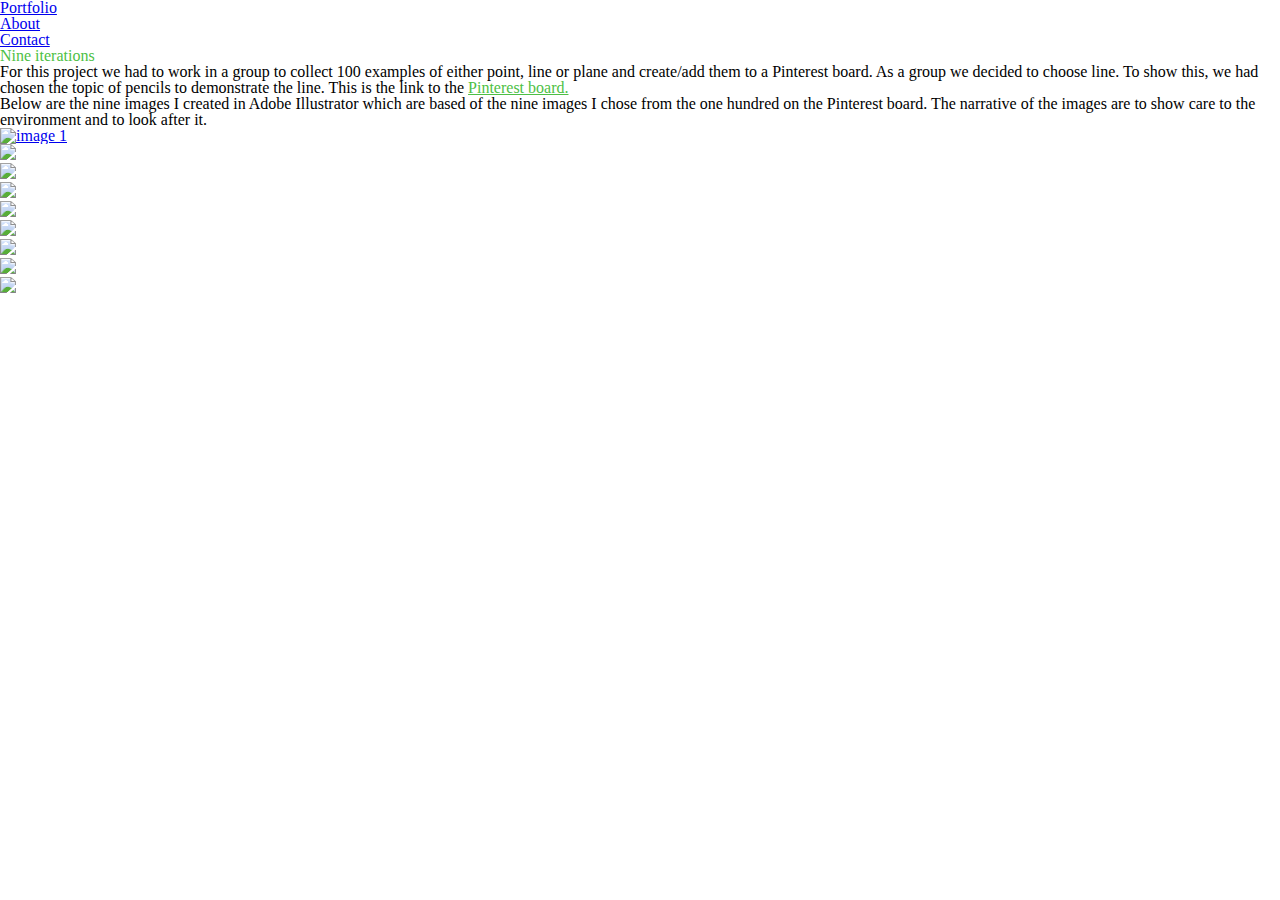
==== portfolio.html @ b2a88b83 "Add files via upload" ====
<!DOCTYPE html>
<html lang="en">
  <head>
    <title>Jessica Donnan</title>
    <meta charset="utf-8">
    <meta http-equiv="X-UA-Compatible" content="IE=edge">
    <meta name="viewport" content="width=device-width, initial-scale=1">
    
    <!---------- ADDING CSS WITH ERIC MEYER'S RESET THEN CONTENT-SPECIFIC ------------->
    <link rel="stylesheet" href="css/reset.css">
    <link rel="stylesheet" href="css/style.css">

    <!---------- ADD YOUR OWN FONT STYLESHEET HERE ---------->
    <link href="https://fonts.googleapis.com/css2?family=Open+Sans&family=Roboto:wght@700&display=swap" rel="stylesheet">

</head>

    <body>
        <nav>
            <ul>
                <li><a href="#portfolio">Portfolio</a></li>
                <li><a href="#about">About</a></li>
                <li><a href="#contact">Contact</a></li>
            </ul>
        </nav>

<section id="portfolio"><h2 style="color: #4DBF45;">Nine iterations</h2>


	<p>For this project we had to work in a group to collect 100 examples of either point, line or plane and create/add them to a Pinterest board. As a group we decided to choose line. To show this, we had chosen the topic of pencils to demonstrate the line. This is the link to the <a href="https://pin.it/5W0Yrfe" style="color:#4DBF45;">Pinterest board.</a></p>
	<p>Below are the nine images I created in Adobe Illustrator which are based of the nine images I chose from the one hundred on the Pinterest board. The narrative of the images are to show care to the environment and to look after it.</p>
</section>
<div>	
<!--------------------PORTFOLIO THIS IS WHERE CSS GRID KICKS IN -------------------->

      <ul class="portfolio" >
      <a href="http://blogs.ulster.ac.uk/saskiakano/2020/10/21/100-iterations-final/" target="_blank"><!--THIS TURNS THE FIRST IMAGE INTO A LINK. THIS COULD BE USED TO LINK TO A CASE STUDY PAGE FOR A PROJECT -->
        <li>
              <img class="portfolio-img" src="images/iteration1.png" alt="image 1" />
              <!--<h1 class="portfolio-title">Image One</h1>--><!--YOU CAN ADD A CAPTION HERE IF YOU WISH-->
          </li>
      </a>
          <li><img class="portfolio-img" src="images/iteration2.png" alt=" "/></li>
          <li><img class="portfolio-img" src="images/iteration3.png" alt=" "/></li>
          <li><img class="portfolio-img" src="images/iteraiton4.png" alt=" "/></li>
          <li><img class="portfolio-img" src="images/iteration5.png" alt=" "/></li>
          <li><img class="portfolio-img" src="images/iteration6.png" alt=" "/></li>
          <li><img class="portfolio-img" src="images/iteration7.png" alt=" "/></li>
          <li><img class="portfolio-img" src="images/iteration8.png" alt=" "/></li>
          <li><img class="portfolio-img" src="images/iteration9.png" alt=" "/></li>
          
      </ul>
    </div>
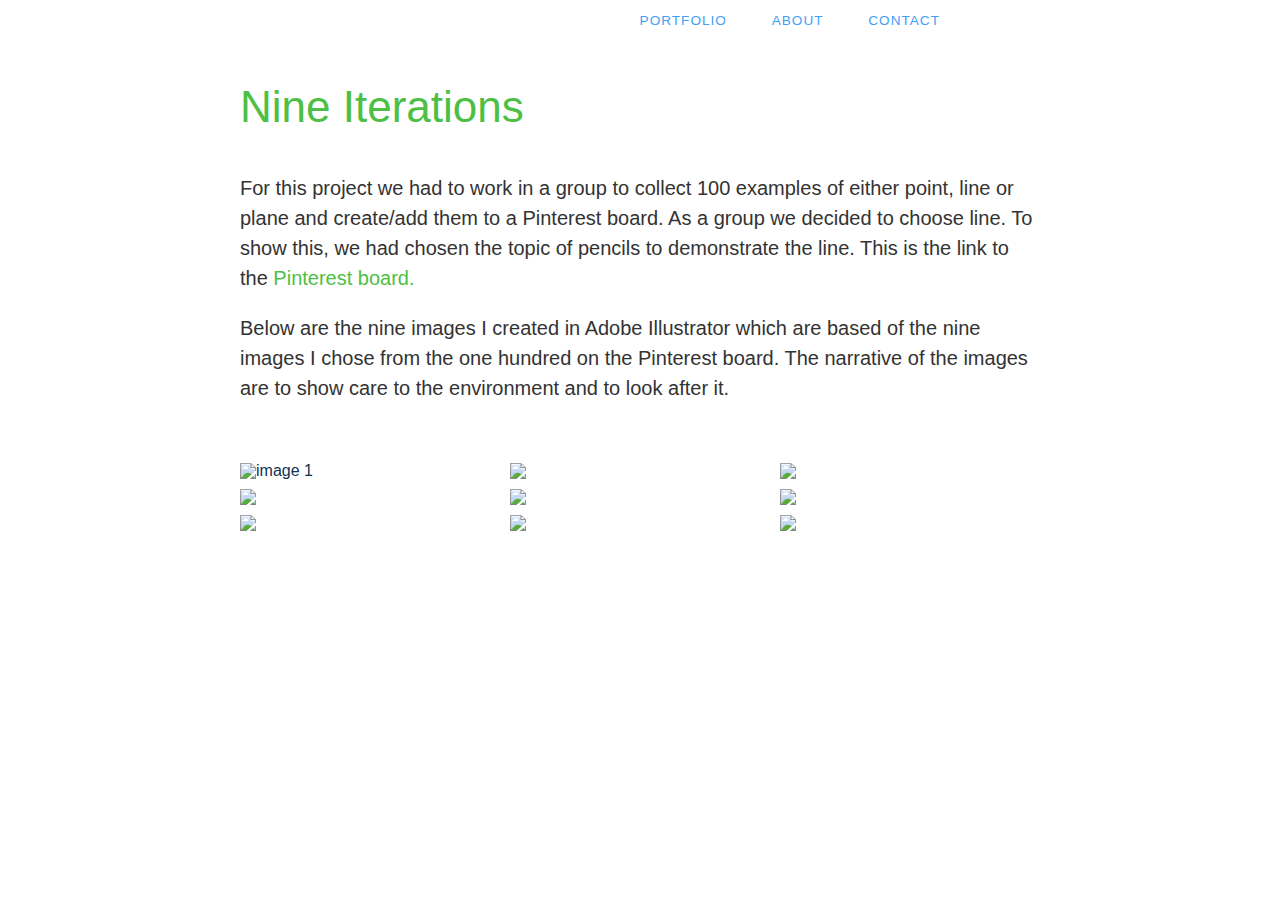
==== commit 0b6b1a90: "updated" ====
--- a/portfolio.html
+++ b/portfolio.html
@@ -8,7 +8,7 @@
     
     <!---------- ADDING CSS WITH ERIC MEYER'S RESET THEN CONTENT-SPECIFIC ------------->
     <link rel="stylesheet" href="css/reset.css">
-    <link rel="stylesheet" href="css/style.css">
+    <link rel="stylesheet" href="css/portfolio.css">
 
     <!---------- ADD YOUR OWN FONT STYLESHEET HERE ---------->
     <link href="https://fonts.googleapis.com/css2?family=Open+Sans&family=Roboto:wght@700&display=swap" rel="stylesheet">
@@ -24,7 +24,7 @@
             </ul>
         </nav>
 
-<section id="portfolio"><h2 style="color: #4DBF45;">Nine iterations</h2>
+<section id="portfolio"><h2 style="color: #4DBF45;">Nine Iterations</h2>
 
 
 	<p>For this project we had to work in a group to collect 100 examples of either point, line or plane and create/add them to a Pinterest board. As a group we decided to choose line. To show this, we had chosen the topic of pencils to demonstrate the line. This is the link to the <a href="https://pin.it/5W0Yrfe" style="color:#4DBF45;">Pinterest board.</a></p>
--- a/css/portfolio.css
+++ b/css/portfolio.css
@@ -0,0 +1,179 @@
+/* ------------------ GLOBAL STYLING --------------------*/
+body {
+    font-family: proxima-nova, sans-serif;
+    font-style: normal;
+    color: #333;}
+  
+  section {    
+    width: 80%;
+    max-width: 800px;
+    margin: auto;}
+  
+  
+  h1, h2, {
+    font-family: bely-display, sans-serif;
+    font-weight: 400;
+    font-style: normal;}
+  
+  /*---- ESTABLISH YOUR OWN TYPOGRAPHIC HIERARCHY WHICH SHOULD BE BASED ON YOUR FONT CHOICES ----*/
+  h1 {font-size: 4em; margin-bottom: .3em;}
+  h2 {font-size: 2.75em; margin: 1em 0; color: #439ff6}
+  h3 {font-size: 1.90em; margin: 3em 0 1em 0}
+  
+  p {font-size: 1.25em;
+    line-height: 1.5;
+    margin-bottom: 1em;
+    font-weight: 200;}
+  
+  header {
+    width: 80%;
+    font-family: bely-display, sans-serif;
+    max-width: 1000px;
+    margin: auto;
+    color: #fafafa;}
+  
+  header h1 { 
+    margin: 1em 0;
+    font-size: 5.25em;
+    font-weight: bold;
+    line-height: 1.2;
+    }
+  header h2 {
+    font-family: proxima-nova, sans-serif;
+    font-size: 2.75em;
+    line-height: 1.5;
+    padding-bottom: 1em;
+  }
+  
+  .highlight {color: #439ff6}
+  
+  /*---------------- PORTFOLIO SECTION ------------------*/
+  
+ /* .portfolio h2 { max-width: 960px; margin: 3em auto;} */
+  
+ .portfolio{
+    max-width: 800px;
+    margin: auto;
+    padding: 40px 0;
+    display: grid;
+    grid-gap: 10px;
+    /* grid-template-columns: repeat(3, 1fr);
+    grid-auto-rows: minmax(100px auto); */
+  
+  grid-template-columns: repeat(auto-fill, minmax(250px, 1fr) ) ; 
+  }
+   
+  .portfolio h1 {
+    text-align: center}
+  
+  li {
+    position: relative;}
+  
+  .portfolio-img {;
+    width: 100%;
+    object-fit: cover;
+  }
+  
+  .portfolio-title {
+    font-family: proxima-nova, sans-serif;
+    position: absolute;
+    bottom: 0;
+    width: 100%;
+    padding: 10px 0;
+    font-size: 0.85em;
+    font-weight: bold;
+    background-color: rgba(255, 255, 255, 0.8);
+    margin-bottom: 0;
+  }
+  
+  .portfolio-title:hover {
+    background: #333;
+    color: #fff
+  }
+  
+  /*---------------- BACKGROUNDS ----------------*/
+  .background-colour {
+      padding: 4em 0;
+      background: #103254;
+      color: #fafafa;}
+  
+  
+  /*--------------------- STYLING LINKS -----------------*/
+  a {
+    color: #439ff6;
+    text-decoration: none;
+  }
+  
+  a:hover {
+    color: #103254;
+    border-bottom: 1px dotted;}
+  
+  .biog a {
+      color: #fafafa;
+      border-bottom: 1px dotted;
+    }
+    
+  .biog a:hover {
+      color: #103254;
+  }
+    
+  .background-colour a {
+    color: rgb(150, 230, 254);
+    text-decoration: none;}
+  
+  .background-colour a:hover {
+    color: #fafafa;
+    border-bottom: 1px dotted;}
+  
+  .portfolio a {
+    color: #103254;
+    border-bottom: none;}
+  
+  .portfolio a:hover {
+    opacity: .8;}
+  
+  /*------------------- NAVIGATION ------------------*/
+  nav {
+    top: 0;
+    left: 0;
+    margin: 0;
+    width: 90%;
+    background-color: #fff;
+    padding: 1em 0;
+    font-size: 0.85em;}
+  
+  nav ul {
+    padding-right: 15vw;
+    text-align: right;
+    text-transform: uppercase;
+    letter-spacing: 1px;}
+    
+  
+  nav ul li {
+    display: inline;
+    margin: 20px;
+    background: none;}
+  
+  nav a:link {
+    color: #439ff6;}
+  
+  nav a:visited {
+    color: #439ff6;}
+  
+  nav a:hover {
+    border-bottom: none;
+    color: #103254;
+    transition: all 0.3s ease-in-out; } 
+    
+  .logo {
+    font-size: 1.8em;
+    font-weight: bold;
+    text-align: left;
+    padding-right: 30vw;
+  }
+  
+  /* ------------------- IMAGES -------------------- */
+  img {
+    display: block;
+    margin: auto; 
+    max-width: 100%; }
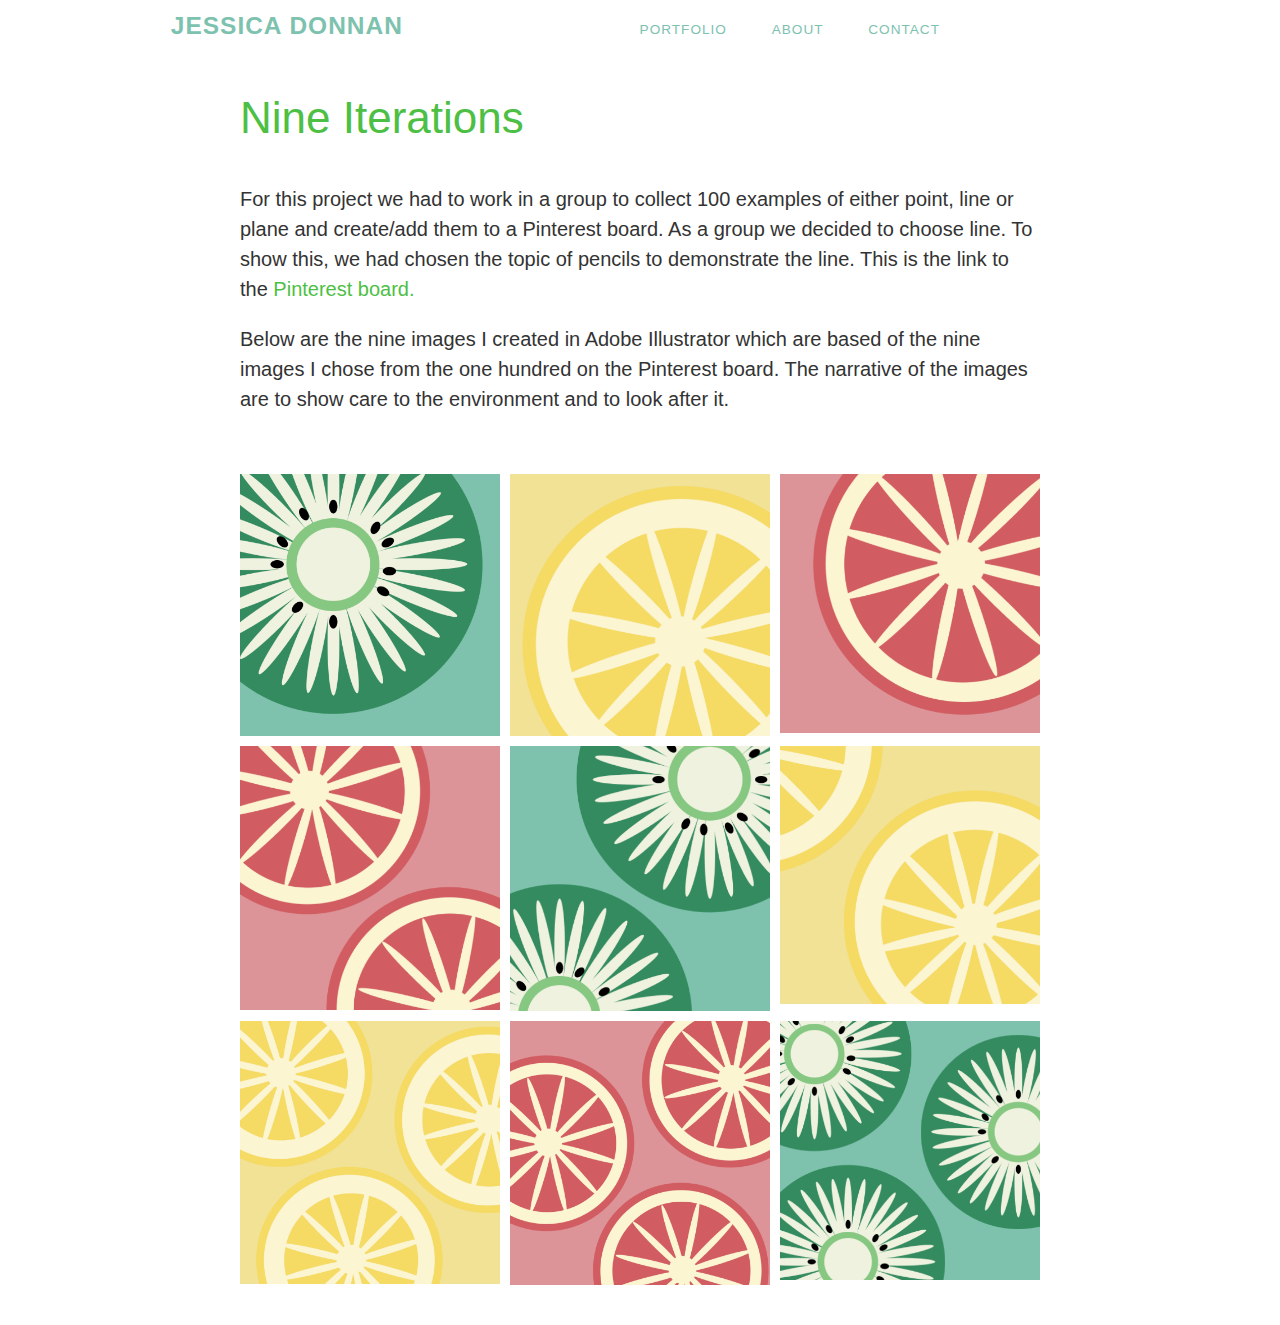
==== commit e7d9cb51: "update" ====
--- a/portfolio.html
+++ b/portfolio.html
@@ -18,6 +18,7 @@
     <body>
         <nav>
             <ul>
+                <li class="logo"><a href="#">Jessica Donnan</a></li>
                 <li><a href="#portfolio">Portfolio</a></li>
                 <li><a href="#about">About</a></li>
                 <li><a href="#contact">Contact</a></li>
@@ -34,20 +35,20 @@
 <!--------------------PORTFOLIO THIS IS WHERE CSS GRID KICKS IN -------------------->
 
       <ul class="portfolio" >
-      <a href="http://blogs.ulster.ac.uk/saskiakano/2020/10/21/100-iterations-final/" target="_blank"><!--THIS TURNS THE FIRST IMAGE INTO A LINK. THIS COULD BE USED TO LINK TO A CASE STUDY PAGE FOR A PROJECT -->
+      <a href="http://blogs.ulster.ac.uk/jessicadonnan/2020/10/05/ixd01-point-line-and-plane-group-project/" target="_blank"><!--THIS TURNS THE FIRST IMAGE INTO A LINK. THIS COULD BE USED TO LINK TO A CASE STUDY PAGE FOR A PROJECT -->
         <li>
-              <img class="portfolio-img" src="images/iteration1.png" alt="image 1" />
+              <img class="portfolio-img" src="img/iteration1.png" alt="image 1" />
               <!--<h1 class="portfolio-title">Image One</h1>--><!--YOU CAN ADD A CAPTION HERE IF YOU WISH-->
           </li>
       </a>
-          <li><img class="portfolio-img" src="images/iteration2.png" alt=" "/></li>
-          <li><img class="portfolio-img" src="images/iteration3.png" alt=" "/></li>
-          <li><img class="portfolio-img" src="images/iteraiton4.png" alt=" "/></li>
-          <li><img class="portfolio-img" src="images/iteration5.png" alt=" "/></li>
-          <li><img class="portfolio-img" src="images/iteration6.png" alt=" "/></li>
-          <li><img class="portfolio-img" src="images/iteration7.png" alt=" "/></li>
-          <li><img class="portfolio-img" src="images/iteration8.png" alt=" "/></li>
-          <li><img class="portfolio-img" src="images/iteration9.png" alt=" "/></li>
+          <li><img class="portfolio-img" src="img/iteration2.png" alt=" "/></li>
+          <li><img class="portfolio-img" src="img/iteration3.png" alt=" "/></li>
+          <li><img class="portfolio-img" src="img/iteration4.png" alt=" "/></li>
+          <li><img class="portfolio-img" src="img/iteration5.png" alt=" "/></li>
+          <li><img class="portfolio-img" src="img/iteration6.png" alt=" "/></li>
+          <li><img class="portfolio-img" src="img/iteration7.png" alt=" "/></li>
+          <li><img class="portfolio-img" src="img/iteration8.png" alt=" "/></li>
+          <li><img class="portfolio-img" src="img/iteration9.png" alt=" "/></li>
           
       </ul>
     </div>--- a/css/portfolio.css
+++ b/css/portfolio.css
@@ -17,7 +17,7 @@
   
   /*---- ESTABLISH YOUR OWN TYPOGRAPHIC HIERARCHY WHICH SHOULD BE BASED ON YOUR FONT CHOICES ----*/
   h1 {font-size: 4em; margin-bottom: .3em;}
-  h2 {font-size: 2.75em; margin: 1em 0; color: #439ff6}
+  h2 {font-size: 2.75em; margin: 1em 0; color: #7dc2af}
   h3 {font-size: 1.90em; margin: 3em 0 1em 0}
   
   p {font-size: 1.25em;
@@ -45,7 +45,7 @@
     padding-bottom: 1em;
   }
   
-  .highlight {color: #439ff6}
+  .highlight {color: #92dbc7}
   
   /*---------------- PORTFOLIO SECTION ------------------*/
   
@@ -100,7 +100,7 @@
   
   /*--------------------- STYLING LINKS -----------------*/
   a {
-    color: #439ff6;
+    color: #7dc2af;
     text-decoration: none;
   }
   
@@ -118,7 +118,7 @@
   }
     
   .background-colour a {
-    color: rgb(150, 230, 254);
+    color: #bcdbd2);
     text-decoration: none;}
   
   .background-colour a:hover {
@@ -155,10 +155,10 @@
     background: none;}
   
   nav a:link {
-    color: #439ff6;}
+    color: #7dc2af;}
   
   nav a:visited {
-    color: #439ff6;}
+    color: #7dc2af;}
   
   nav a:hover {
     border-bottom: none;
@@ -169,7 +169,7 @@
     font-size: 1.8em;
     font-weight: bold;
     text-align: left;
-    padding-right: 30vw;
+    padding-right: 15vw;
   }
   
   /* ------------------- IMAGES -------------------- */
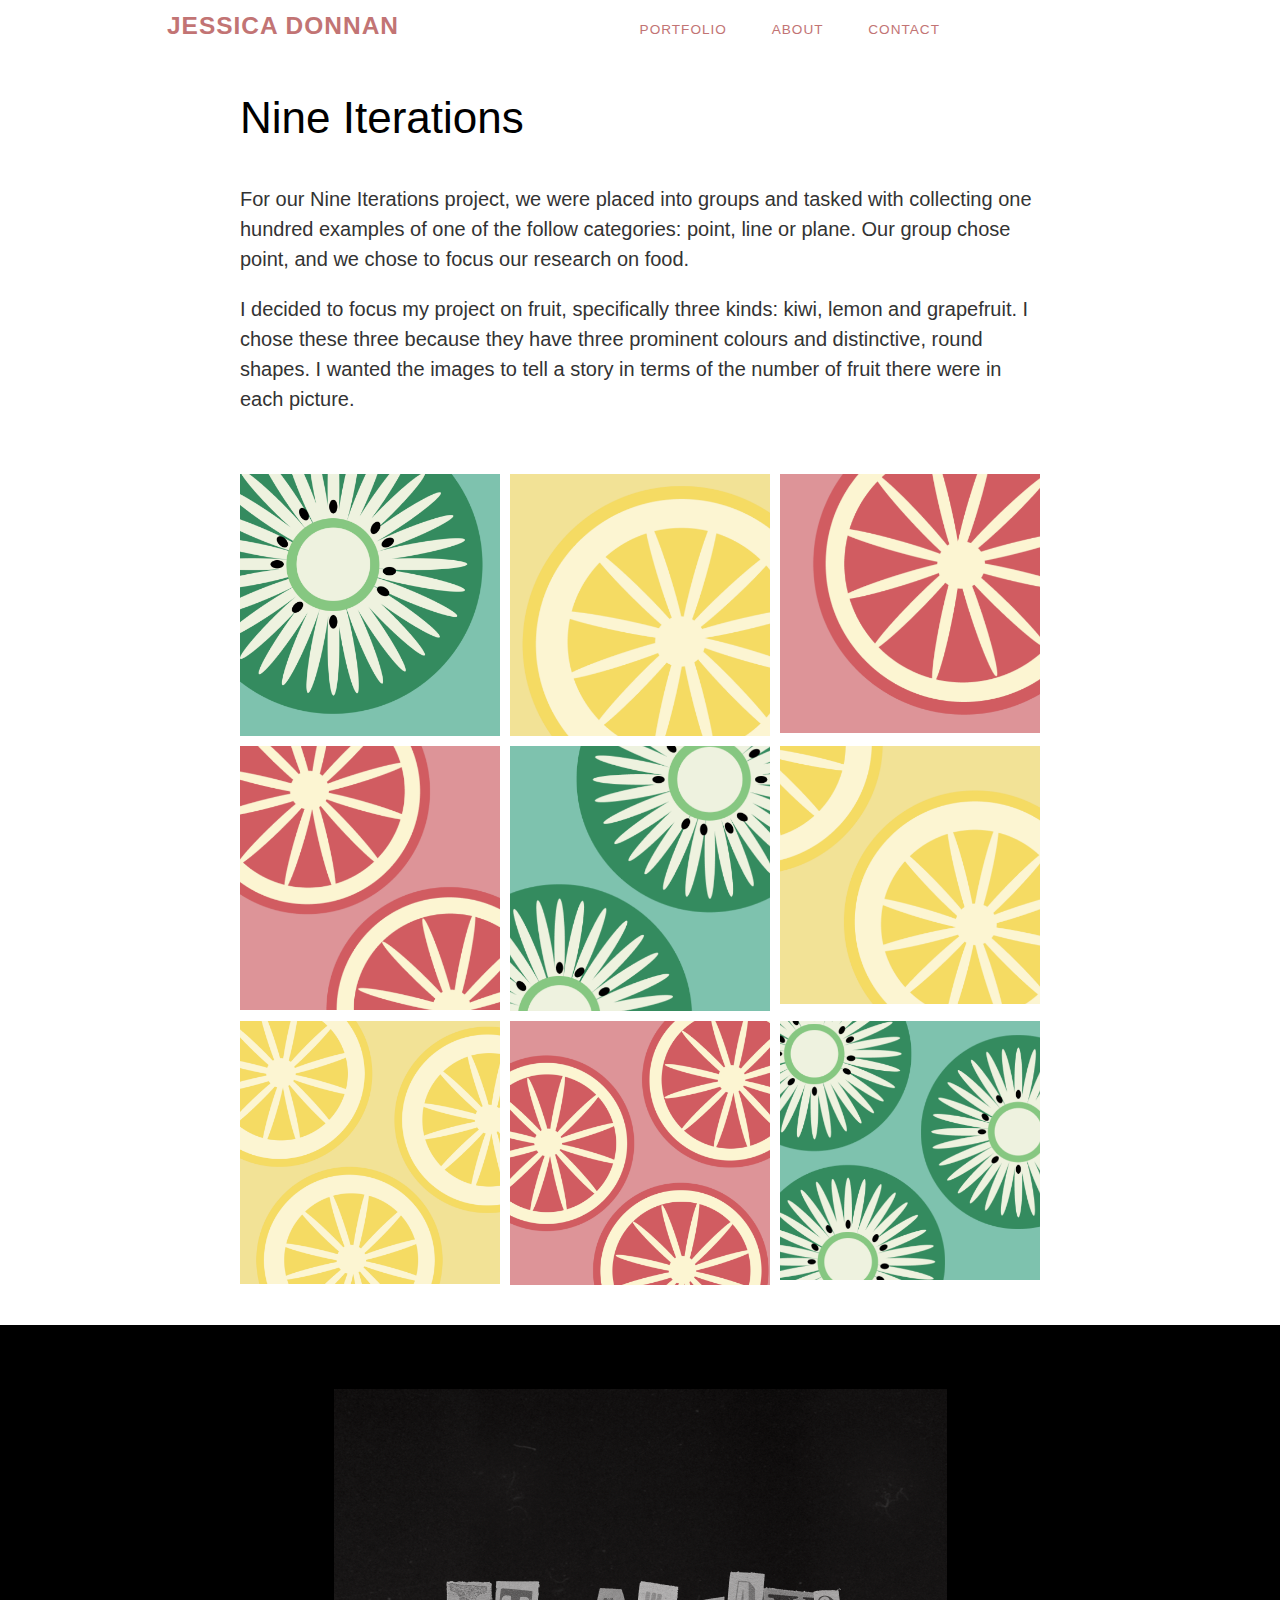
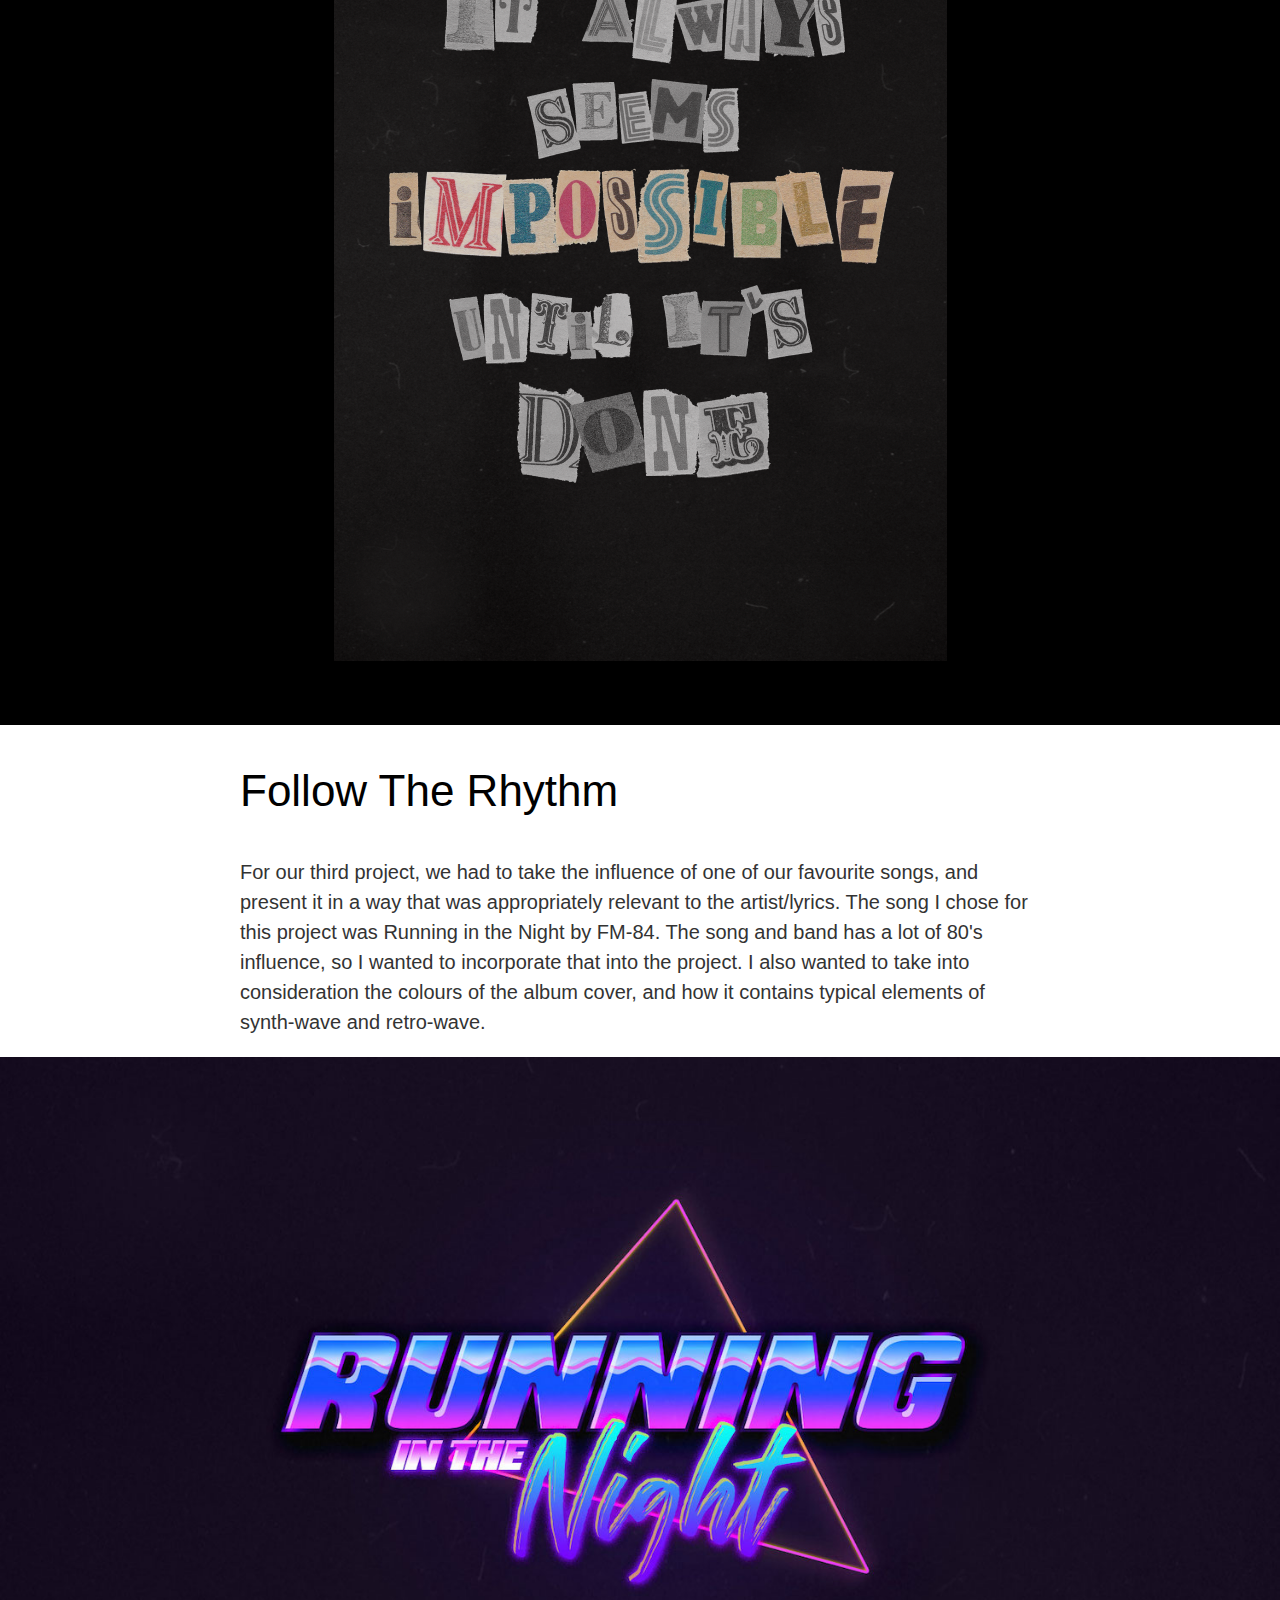
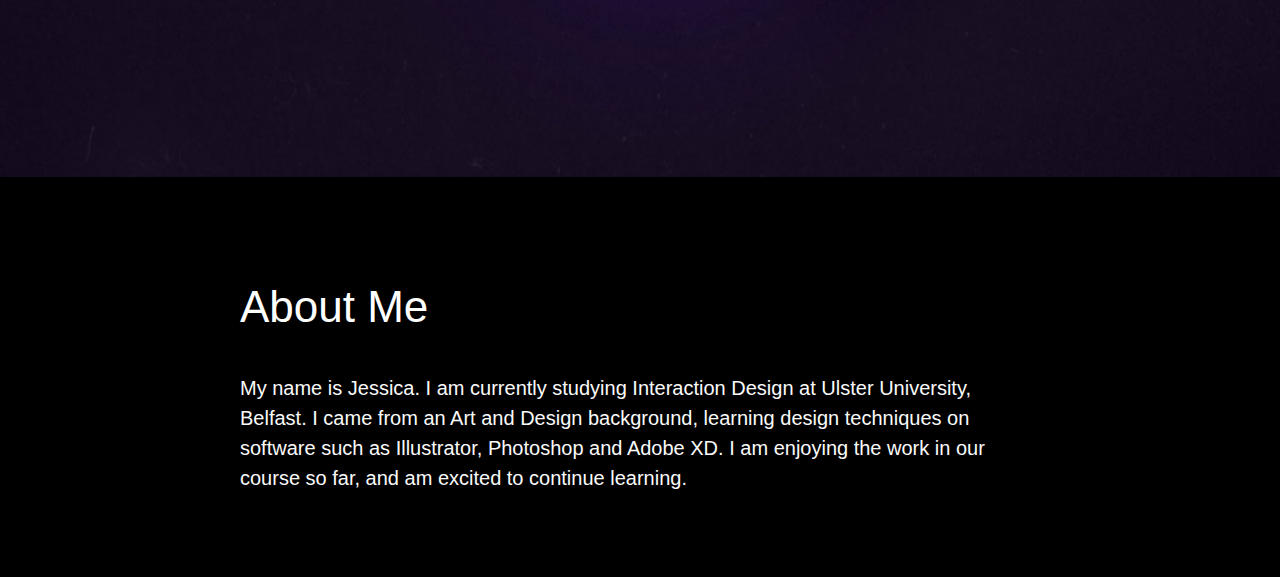
==== commit d5ab3adf: "uploaded" ====
--- a/portfolio.html
+++ b/portfolio.html
@@ -25,11 +25,13 @@
             </ul>
         </nav>
 
-<section id="portfolio"><h2 style="color: #4DBF45;">Nine Iterations</h2>
+<section id="portfolio"><h2 style="color: #000000;">Nine Iterations</h2>
 
 
-	<p>For this project we had to work in a group to collect 100 examples of either point, line or plane and create/add them to a Pinterest board. As a group we decided to choose line. To show this, we had chosen the topic of pencils to demonstrate the line. This is the link to the <a href="https://pin.it/5W0Yrfe" style="color:#4DBF45;">Pinterest board.</a></p>
-	<p>Below are the nine images I created in Adobe Illustrator which are based of the nine images I chose from the one hundred on the Pinterest board. The narrative of the images are to show care to the environment and to look after it.</p>
+	<p>For our Nine Iterations project, we were placed into groups and tasked with collecting one hundred examples of one of the follow categories: point, line or plane. Our group chose point, and we chose to focus our research on food.
+    </p>
+    <p>I decided to focus my project on fruit, specifically three kinds: kiwi, lemon and grapefruit. I chose these three because they have three prominent colours and distinctive, round shapes. I wanted the images to tell a story in terms of the number of fruit there were in each picture. 
+    </p>
 </section>
 <div>	
 <!--------------------PORTFOLIO THIS IS WHERE CSS GRID KICKS IN -------------------->
@@ -51,4 +53,38 @@
           <li><img class="portfolio-img" src="img/iteration9.png" alt=" "/></li>
           
       </ul>
-    </div>+    </div>
+
+    <div class="background-colour"><!--CHANGE THIS ON THE CSS TO APPLY A COLOUR TO MATCH YOUR OWN DESIGN-->
+        <header>
+          <!--- THIS IS WHERE YOUR MANIFESTO WILL GO -->
+            <img src="img/manifesto.png" alt="manifesto"/>
+        </header>
+    
+    </div>
+    
+    <section class="follow">
+        <h2 style="color: black;">Follow The Rhythm</h2>
+    
+
+
+           <p>For our third project, we had to take the influence of one of our favourite songs, and present it in a way that was appropriately relevant to the artist/lyrics. The song I chose for this project was Running in the Night by FM-84. The song and band has a lot of 80's influence, so I wanted to incorporate that into the project. I also wanted to take into consideration the colours of the album cover, and how it contains typical elements of synth-wave and retro-wave.</p>
+     </section>
+
+   <!--THE IMAGE BELOW CAN BE REPLACED WITH A NUMBER OF SMALLER IMAGES IF REQUIRED.-->  
+   <div style="background-color: black;"><img src="img/follow.jpeg"  alt="portfolio image"/></div>
+
+   <div class="background-colour" id="about">
+     <section>
+       <h2 style="color:white;">About Me</h2>
+         <p>My name is Jessica. I am currently studying Interaction Design at Ulster University, Belfast. I came from an Art and Design background, learning design techniques on software such as Illustrator, Photoshop and Adobe XD. I am enjoying the work in our course so far, and am excited to continue learning. 
+     </p>
+     </section>
+   </div>
+ 
+<!----------------- FOOTER ------------------>
+ <footer id="contact">
+   <a href="https://github.com/Saskia-Kano" target="_blank">
+   </footer>
+ </body>
+</html>--- a/css/portfolio.css
+++ b/css/portfolio.css
@@ -17,7 +17,7 @@
   
   /*---- ESTABLISH YOUR OWN TYPOGRAPHIC HIERARCHY WHICH SHOULD BE BASED ON YOUR FONT CHOICES ----*/
   h1 {font-size: 4em; margin-bottom: .3em;}
-  h2 {font-size: 2.75em; margin: 1em 0; color: #7dc2af}
+  h2 {font-size: 2.75em; margin: 1em 0; color: #000000}
   h3 {font-size: 1.90em; margin: 3em 0 1em 0}
   
   p {font-size: 1.25em;
@@ -45,7 +45,7 @@
     padding-bottom: 1em;
   }
   
-  .highlight {color: #92dbc7}
+  .highlight {color: #000000}
   
   /*---------------- PORTFOLIO SECTION ------------------*/
   
@@ -94,13 +94,13 @@
   /*---------------- BACKGROUNDS ----------------*/
   .background-colour {
       padding: 4em 0;
-      background: #103254;
+      background: #000000;
       color: #fafafa;}
   
   
   /*--------------------- STYLING LINKS -----------------*/
   a {
-    color: #7dc2af;
+    color: #000000;
     text-decoration: none;
   }
   
@@ -155,10 +155,10 @@
     background: none;}
   
   nav a:link {
-    color: #7dc2af;}
+    color: #c27474}
   
   nav a:visited {
-    color: #7dc2af;}
+    color: #c27474}
   
   nav a:hover {
     border-bottom: none;
@@ -169,7 +169,7 @@
     font-size: 1.8em;
     font-weight: bold;
     text-align: left;
-    padding-right: 15vw;
+    padding-right: 8em;
   }
   
   /* ------------------- IMAGES -------------------- */
